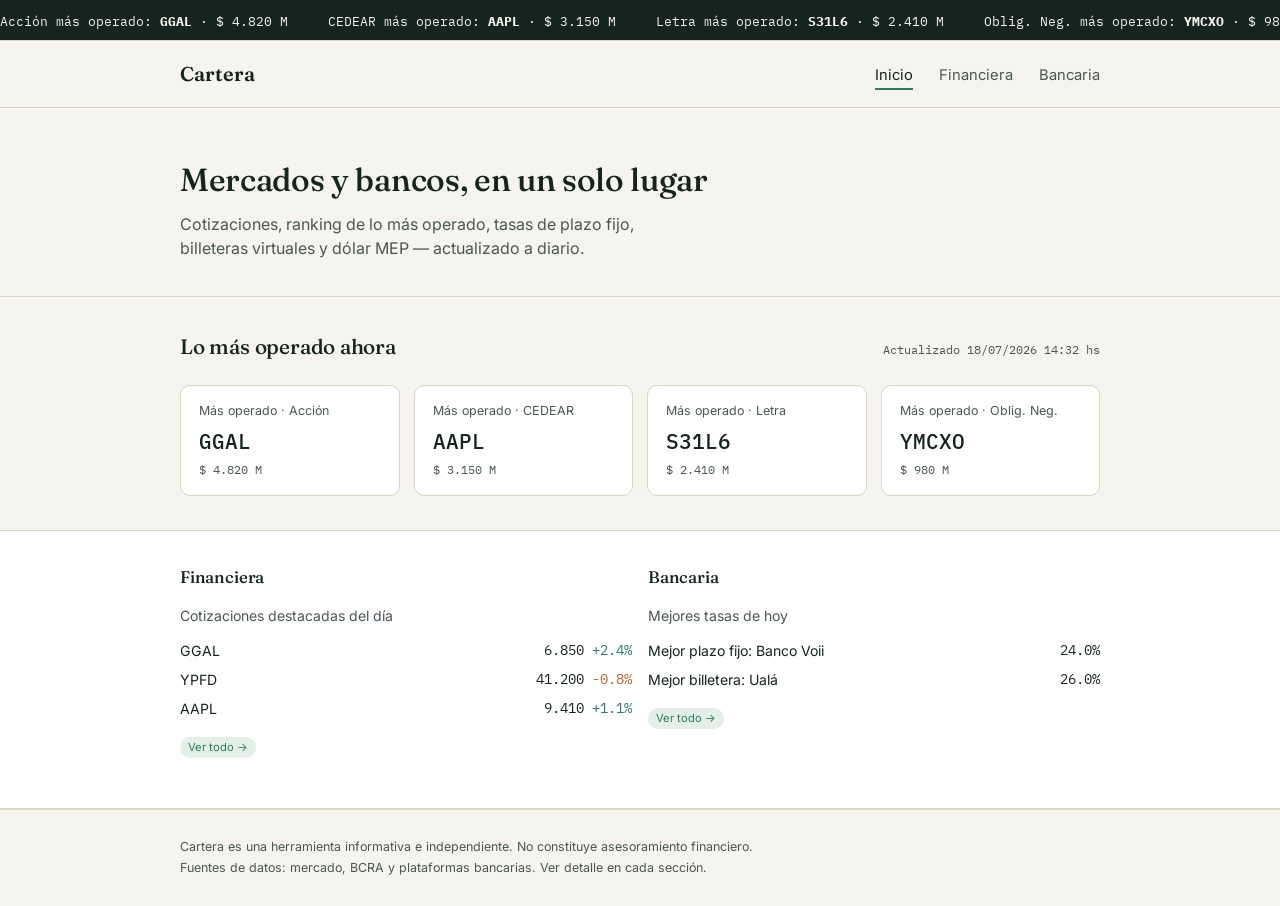
==== index.html @ 4e59fcf2 "Add files via upload" ====
<!DOCTYPE html>
<html lang="es">
<head>
<meta charset="UTF-8">
<meta name="viewport" content="width=device-width, initial-scale=1.0">
<title>Cartera — Mercados y bancos de Argentina</title>
<link rel="stylesheet" href="css/style.css">
</head>
<body>

<div class="ticker-wrap">
  <div class="ticker mono" id="ticker"></div>
</div>

<header class="site">
  <div class="container">
    <div class="logo">Cartera</div>
    <nav class="main">
      <a href="index.html" class="active">Inicio</a>
      <a href="financiera.html">Financiera</a>
      <a href="bancaria.html">Bancaria</a>
    </nav>
  </div>
</header>

<div class="hero">
  <div class="container">
    <h1>Mercados y bancos, en un solo lugar</h1>
    <p class="lead">Cotizaciones, ranking de lo más operado, tasas de plazo fijo, billeteras virtuales y dólar MEP — actualizado a diario.</p>
  </div>
</div>

<section>
  <div class="container">
    <div class="section-head">
      <h2>Lo más operado ahora</h2>
      <span class="updated" id="upd1"></span>
    </div>
    <div class="grid-3" id="rankingCards" style="grid-template-columns:repeat(4,1fr)"></div>
  </div>
</section>

<section class="alt">
  <div class="container">
    <div class="grid-2">

      <div>
        <h3>Financiera</h3>
        <p class="muted" style="font-size:0.88rem">Cotizaciones destacadas del día</p>
        <div style="display:flex;flex-direction:column;gap:8px;margin-top:12px" id="cotizPreview"></div>
        <p style="margin-top:14px"><a href="financiera.html" class="pill">Ver todo →</a></p>
      </div>

      <div>
        <h3>Bancaria</h3>
        <p class="muted" style="font-size:0.88rem">Mejores tasas de hoy</p>
        <div style="display:flex;flex-direction:column;gap:8px;margin-top:12px" id="bancoPreview"></div>
        <p style="margin-top:14px"><a href="bancaria.html" class="pill">Ver todo →</a></p>
      </div>

    </div>
  </div>
</section>

<footer class="site">
  <div class="container">
    <p>Cartera es una herramienta informativa e independiente. No constituye asesoramiento financiero.</p>
    <p>Fuentes de datos: mercado, BCRA y plataformas bancarias. Ver detalle en cada sección.</p>
  </div>
</footer>

<script src="js/data.js"></script>
<script src="js/app.js"></script>
</body>
</html>
---- css/style.css ----
@import url('https://fonts.googleapis.com/css2?family=Fraunces:opsz,wght@9..144,400;9..144,500;9..144,600&family=Inter:wght@400;500;600&family=IBM+Plex+Mono:wght@400;500&display=swap');

:root{
  --bg:#F6F4EF;
  --ink:#16241F;
  --ink-soft:#4A5850;
  --line:#DAD4C6;
  --card:#FFFFFF;
  --accent:#2E7D5B;
  --accent-soft:#E4EFE8;
  --warn:#B5652E;
  --warn-soft:#F5E7DC;
  --radius:10px;
}

*{box-sizing:border-box;}
html,body{margin:0;padding:0;}
body{
  background:var(--bg);
  color:var(--ink);
  font-family:'Inter',sans-serif;
  line-height:1.5;
}
h1,h2,h3{
  font-family:'Fraunces',serif;
  font-weight:500;
  margin:0 0 0.4rem;
  letter-spacing:-0.01em;
}
h1{font-size:2rem;}
h2{font-size:1.3rem;}
h3{font-size:1.05rem;}
a{color:inherit;text-decoration:none;}
.mono{font-family:'IBM Plex Mono',monospace;}
.muted{color:var(--ink-soft);}
.container{max-width:960px;margin:0 auto;padding:0 20px;}

/* ---- ticker ---- */
.ticker-wrap{
  background:var(--ink);
  color:var(--bg);
  overflow:hidden;
  white-space:nowrap;
  border-bottom:1px solid var(--line);
}
.ticker{
  display:inline-block;
  padding:8px 0;
  animation:scroll-left 32s linear infinite;
}
.ticker span{
  font-family:'IBM Plex Mono',monospace;
  font-size:0.8rem;
  margin-right:2.5rem;
}
.ticker .up{color:#8FD6AE;}
.ticker .down{color:#E8A17E;}
@keyframes scroll-left{
  0%{transform:translateX(0);}
  100%{transform:translateX(-50%);}
}
@media (prefers-reduced-motion: reduce){
  .ticker{animation:none;}
}

/* ---- header / nav ---- */
header.site{
  border-bottom:1px solid var(--line);
  padding:18px 0;
}
header.site .container{
  display:flex;align-items:center;justify-content:space-between;
}
.logo{font-family:'Fraunces',serif;font-size:1.25rem;font-weight:600;}
nav.main a{
  margin-left:22px;
  font-size:0.92rem;
  color:var(--ink-soft);
  border-bottom:2px solid transparent;
  padding-bottom:4px;
}
nav.main a.active,nav.main a:hover{color:var(--ink);border-color:var(--accent);}

/* ---- hero ---- */
.hero{padding:48px 0 36px;border-bottom:1px solid var(--line);}
.hero p.lead{max-width:520px;color:var(--ink-soft);font-size:1rem;margin:8px 0 0;}

/* ---- cards / grid ---- */
.grid-2{display:grid;grid-template-columns:1fr 1fr;gap:16px;}
.grid-3{display:grid;grid-template-columns:repeat(3,1fr);gap:14px;}
.grid-5{display:grid;grid-template-columns:repeat(5,1fr);gap:12px;}
@media (max-width:720px){
  .grid-2,.grid-3,.grid-5{grid-template-columns:1fr 1fr;}
}

.card{
  background:var(--card);
  border:1px solid var(--line);
  border-radius:var(--radius);
  padding:16px 18px;
}
.card.highlight{
  background:var(--accent-soft);
  border-color:var(--accent);
}
.card.highlight .value{color:var(--accent);}
.card .label{font-size:0.78rem;color:var(--ink-soft);margin-bottom:6px;}
.card .value{font-family:'IBM Plex Mono',monospace;font-size:1.3rem;font-weight:500;}

section{padding:34px 0;}
section.alt{background:var(--card);border-top:1px solid var(--line);border-bottom:1px solid var(--line);}
.section-head{display:flex;align-items:baseline;justify-content:space-between;margin-bottom:16px;}
.updated{font-size:0.75rem;color:var(--ink-soft);font-family:'IBM Plex Mono',monospace;}

/* ---- table ---- */
table.data{width:100%;border-collapse:collapse;font-size:0.9rem;}
table.data th{
  text-align:left;font-size:0.75rem;color:var(--ink-soft);
  font-weight:500;padding:6px 8px;border-bottom:1px solid var(--line);
}
table.data td{padding:9px 8px;border-bottom:1px solid var(--line);font-family:'IBM Plex Mono',monospace;font-size:0.88rem;}
table.data td:first-child,table.data th:first-child{font-family:'Inter',sans-serif;}
table.data tr.top{background:var(--accent-soft);}
table.data tr.top td{color:var(--accent);font-weight:500;}
.pill{
  display:inline-block;font-size:0.7rem;padding:2px 8px;border-radius:20px;
  background:var(--accent-soft);color:var(--accent);font-family:'Inter',sans-serif;
}

/* ---- tabs ---- */
.tabs{display:flex;gap:6px;margin-bottom:18px;border-bottom:1px solid var(--line);}
.tabs button{
  font-family:'Inter',sans-serif;font-size:0.88rem;background:none;border:none;
  padding:10px 14px;cursor:pointer;color:var(--ink-soft);border-bottom:2px solid transparent;
  margin-bottom:-1px;
}
.tabs button.active{color:var(--ink);border-color:var(--accent);font-weight:500;}
.tab-panel{display:none;}
.tab-panel.active{display:block;}

footer.site{padding:26px 0;border-top:1px solid var(--line);}
footer.site p{font-size:0.78rem;color:var(--ink-soft);margin:2px 0;}
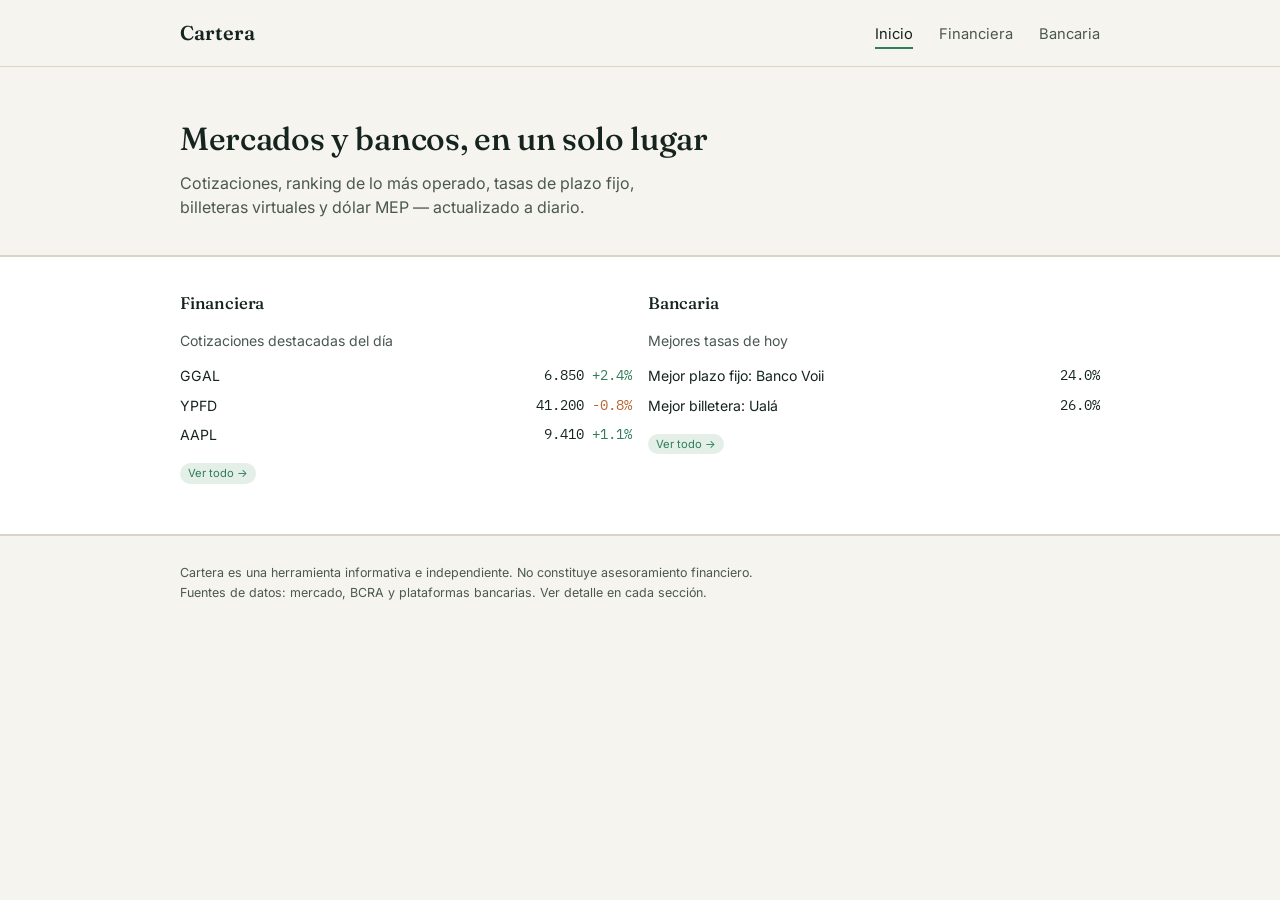
==== commit 376866c2: "Add files via upload" ====
--- a/index.html
+++ b/index.html
@@ -7,10 +7,6 @@
 <link rel="stylesheet" href="css/style.css">
 </head>
 <body>
-
-<div class="ticker-wrap">
-  <div class="ticker mono" id="ticker"></div>
-</div>
 
 <header class="site">
   <div class="container">
@@ -29,16 +25,6 @@
     <p class="lead">Cotizaciones, ranking de lo más operado, tasas de plazo fijo, billeteras virtuales y dólar MEP — actualizado a diario.</p>
   </div>
 </div>
-
-<section>
-  <div class="container">
-    <div class="section-head">
-      <h2>Lo más operado ahora</h2>
-      <span class="updated" id="upd1"></span>
-    </div>
-    <div class="grid-3" id="rankingCards" style="grid-template-columns:repeat(4,1fr)"></div>
-  </div>
-</section>
 
 <section class="alt">
   <div class="container">
--- a/css/style.css
+++ b/css/style.css
@@ -140,3 +140,17 @@
 
 footer.site{padding:26px 0;border-top:1px solid var(--line);}
 footer.site p{font-size:0.78rem;color:var(--ink-soft);margin:2px 0;}
+
+/* ---- noticias ---- */
+.noticia{
+  display:flex;align-items:baseline;gap:12px;
+  padding:12px 0;border-bottom:1px solid var(--line);
+}
+.noticia .tag{
+  font-size:0.68rem;font-family:'IBM Plex Mono',monospace;
+  padding:2px 7px;border-radius:4px;flex-shrink:0;
+}
+.noticia .tag.local{background:var(--accent-soft);color:var(--accent);}
+.noticia .tag.internacional{background:var(--warn-soft);color:var(--warn);}
+.noticia .titulo{font-size:0.9rem;flex:1;}
+.noticia .fuente{font-size:0.75rem;color:var(--ink-soft);flex-shrink:0;}
